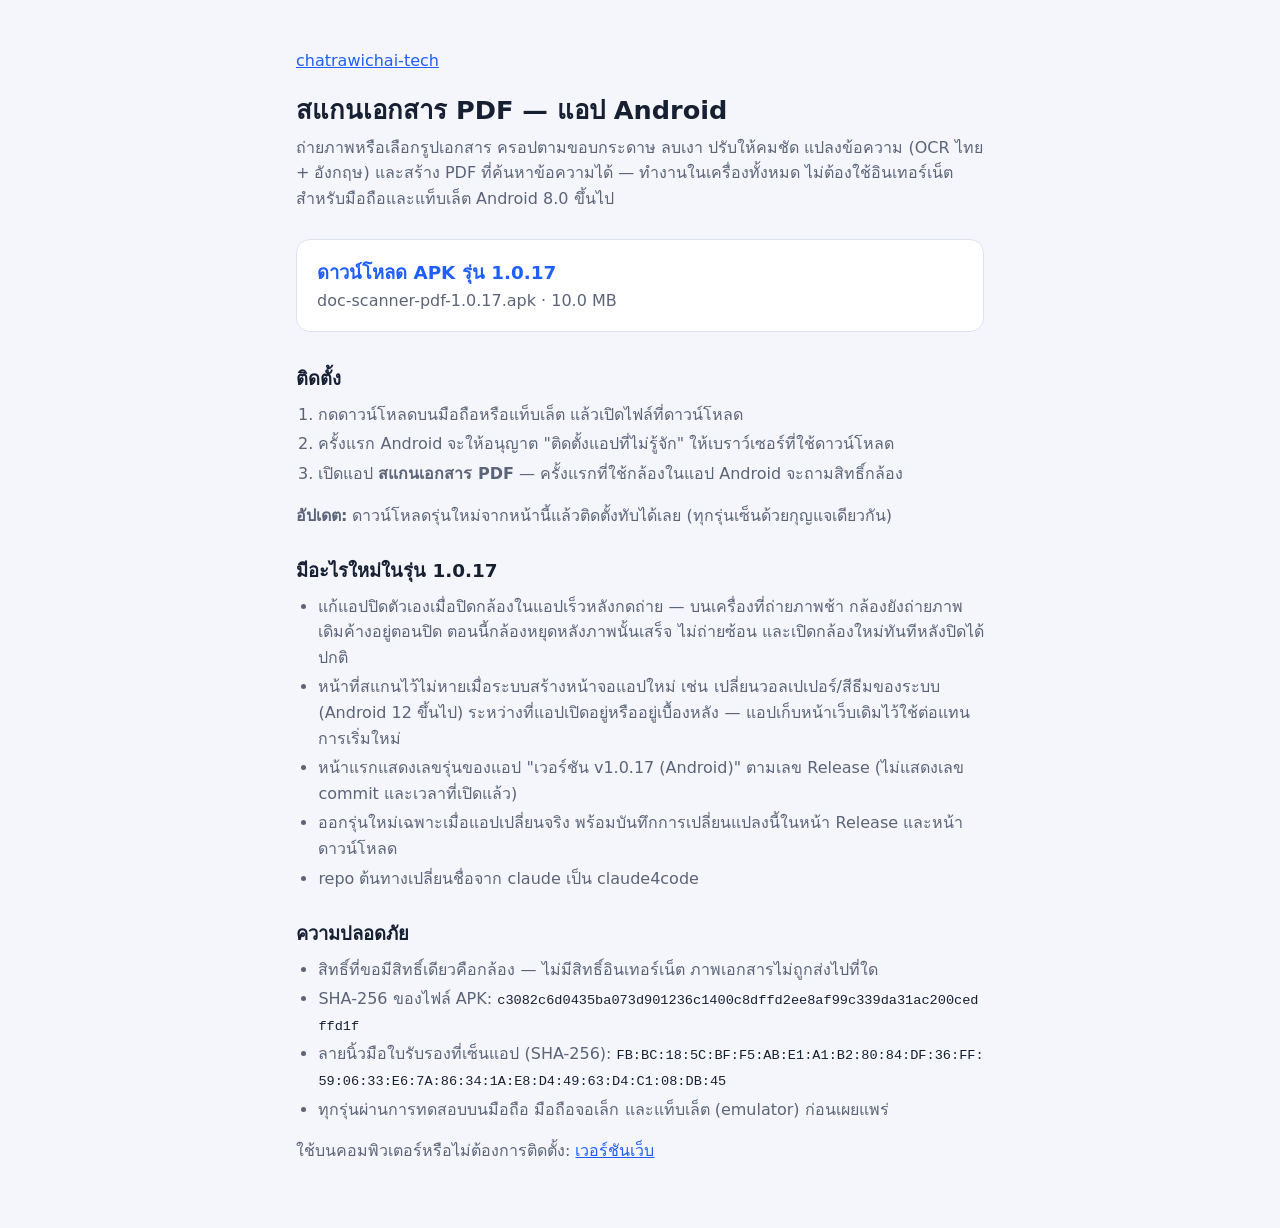
==== doc-scanner-pdf-android/index.html @ 08ecd7fb "Publish doc-scanner-pdf-android 1.0.17 from claude4app@3a0d249761dd Signed release APK and its downl" ====
<!doctype html>
<html lang="th">
<head>
  <meta charset="utf-8">
  <meta name="viewport" content="width=device-width, initial-scale=1">
  <meta http-equiv="Content-Security-Policy" content="default-src 'none'; style-src 'self'; base-uri 'none'; form-action 'none'">
  <meta name="referrer" content="no-referrer">
  <title>สแกนเอกสาร PDF — แอป Android</title>
  <link rel="stylesheet" href="/site.css">
</head>
<body>
  <main>
    <p><a href="/">chatrawichai-tech</a></p>
    <h1>สแกนเอกสาร PDF — แอป Android</h1>
    <p>ถ่ายภาพหรือเลือกรูปเอกสาร ครอปตามขอบกระดาษ ลบเงา ปรับให้คมชัด แปลงข้อความ (OCR ไทย + อังกฤษ) และสร้าง PDF ที่ค้นหาข้อความได้
      — ทำงานในเครื่องทั้งหมด ไม่ต้องใช้อินเทอร์เน็ต สำหรับมือถือและแท็บเล็ต Android 8.0 ขึ้นไป</p>
    <ul class="apps">
      <li>
        <a class="app" href="doc-scanner-pdf-1.0.17.apk" download>
          <strong>ดาวน์โหลด APK รุ่น 1.0.17</strong>
          <span>doc-scanner-pdf-1.0.17.apk · 10.0 MB</span>
        </a>
      </li>
    </ul>

    <h2>ติดตั้ง</h2>
    <ol>
      <li>กดดาวน์โหลดบนมือถือหรือแท็บเล็ต แล้วเปิดไฟล์ที่ดาวน์โหลด</li>
      <li>ครั้งแรก Android จะให้อนุญาต "ติดตั้งแอปที่ไม่รู้จัก" ให้เบราว์เซอร์ที่ใช้ดาวน์โหลด</li>
      <li>เปิดแอป <strong>สแกนเอกสาร PDF</strong> — ครั้งแรกที่ใช้กล้องในแอป Android จะถามสิทธิ์กล้อง</li>
    </ol>
    <p><strong>อัปเดต:</strong> ดาวน์โหลดรุ่นใหม่จากหน้านี้แล้วติดตั้งทับได้เลย (ทุกรุ่นเซ็นด้วยกุญแจเดียวกัน)</p>

    <h2>มีอะไรใหม่ในรุ่น 1.0.17</h2>
    <ul>
      <li>แก้แอปปิดตัวเองเมื่อปิดกล้องในแอปเร็วหลังกดถ่าย — บนเครื่องที่ถ่ายภาพช้า กล้องยังถ่ายภาพเดิมค้างอยู่ตอนปิด ตอนนี้กล้องหยุดหลังภาพนั้นเสร็จ ไม่ถ่ายซ้อน และเปิดกล้องใหม่ทันทีหลังปิดได้ปกติ</li>
      <li>หน้าที่สแกนไว้ไม่หายเมื่อระบบสร้างหน้าจอแอปใหม่ เช่น เปลี่ยนวอลเปเปอร์/สีธีมของระบบ (Android 12 ขึ้นไป) ระหว่างที่แอปเปิดอยู่หรืออยู่เบื้องหลัง — แอปเก็บหน้าเว็บเดิมไว้ใช้ต่อแทนการเริ่มใหม่</li>
      <li>หน้าแรกแสดงเลขรุ่นของแอป &quot;เวอร์ชัน v1.0.17 (Android)&quot; ตามเลข Release (ไม่แสดงเลข commit และเวลาที่เปิดแล้ว)</li>
      <li>ออกรุ่นใหม่เฉพาะเมื่อแอปเปลี่ยนจริง พร้อมบันทึกการเปลี่ยนแปลงนี้ในหน้า Release และหน้าดาวน์โหลด</li>
      <li>repo ต้นทางเปลี่ยนชื่อจาก claude เป็น claude4code</li>
    </ul>

    <h2>ความปลอดภัย</h2>
    <ul>
      <li>สิทธิ์ที่ขอมีสิทธิ์เดียวคือกล้อง — ไม่มีสิทธิ์อินเทอร์เน็ต ภาพเอกสารไม่ถูกส่งไปที่ใด</li>
      <li>SHA-256 ของไฟล์ APK: <code class="hash">c3082c6d0435ba073d901236c1400c8dffd2ee8af99c339da31ac200cedffd1f</code></li>
      <li>ลายนิ้วมือใบรับรองที่เซ็นแอป (SHA-256): <code class="hash">FB:BC:18:5C:BF:F5:AB:E1:A1:B2:80:84:DF:36:FF:59:06:33:E6:7A:86:34:1A:E8:D4:49:63:D4:C1:08:DB:45</code></li>
      <li>ทุกรุ่นผ่านการทดสอบบนมือถือ มือถือจอเล็ก และแท็บเล็ต (emulator) ก่อนเผยแพร่</li>
    </ul>

    <p>ใช้บนคอมพิวเตอร์หรือไม่ต้องการติดตั้ง: <a href="/doc-scanner-pdf/">เวอร์ชันเว็บ</a></p>
  </main>
</body>
</html>
---- site.css ----
/* หน้าแรกและหน้าลิงก์เดิมของ chatrawichai-tech.github.io (ไม่มีสคริปต์) */
:root { color-scheme: light dark; --bg: #f4f6fb; --card: #fff; --text: #172033; --muted: #5b6478; --primary: #1f5eff; --border: #dde3ee; }
@media (prefers-color-scheme: dark) {
  :root { --bg: #0f1420; --card: #182033; --text: #e8ecf5; --muted: #9aa4ba; --primary: #6f97ff; --border: #2a3450; }
}
* { box-sizing: border-box; }
body { margin: 0; min-height: 100vh; background: var(--bg); color: var(--text);
  font: 16px/1.6 system-ui, -apple-system, "Segoe UI", "Noto Sans Thai", Tahoma, sans-serif; }
main { max-width: 720px; margin: 0 auto; padding: 48px 16px; }
h1 { margin: 0 0 4px; font-size: 1.6rem; }
p { margin: 0 0 16px; color: var(--muted); }
.apps { list-style: none; margin: 24px 0 0; padding: 0; display: grid; gap: 12px; }
.app { display: block; padding: 18px 20px; border: 1px solid var(--border); border-radius: 14px; background: var(--card);
  color: inherit; text-decoration: none; }
.app:hover, .app:focus-visible { border-color: var(--primary); outline: none; }
.app strong { display: block; font-size: 1.15rem; color: var(--primary); }
.app span { color: var(--muted); }
a { color: var(--primary); }
h2 { margin: 28px 0 8px; font-size: 1.15rem; }
ol, ul:not(.apps) { margin: 0 0 16px; padding-left: 1.4em; color: var(--muted); }
li { margin: 4px 0; }
code.hash { font: .85rem/1.5 ui-monospace, SFMono-Regular, Menlo, Consolas, monospace; color: var(--text); word-break: break-all; }
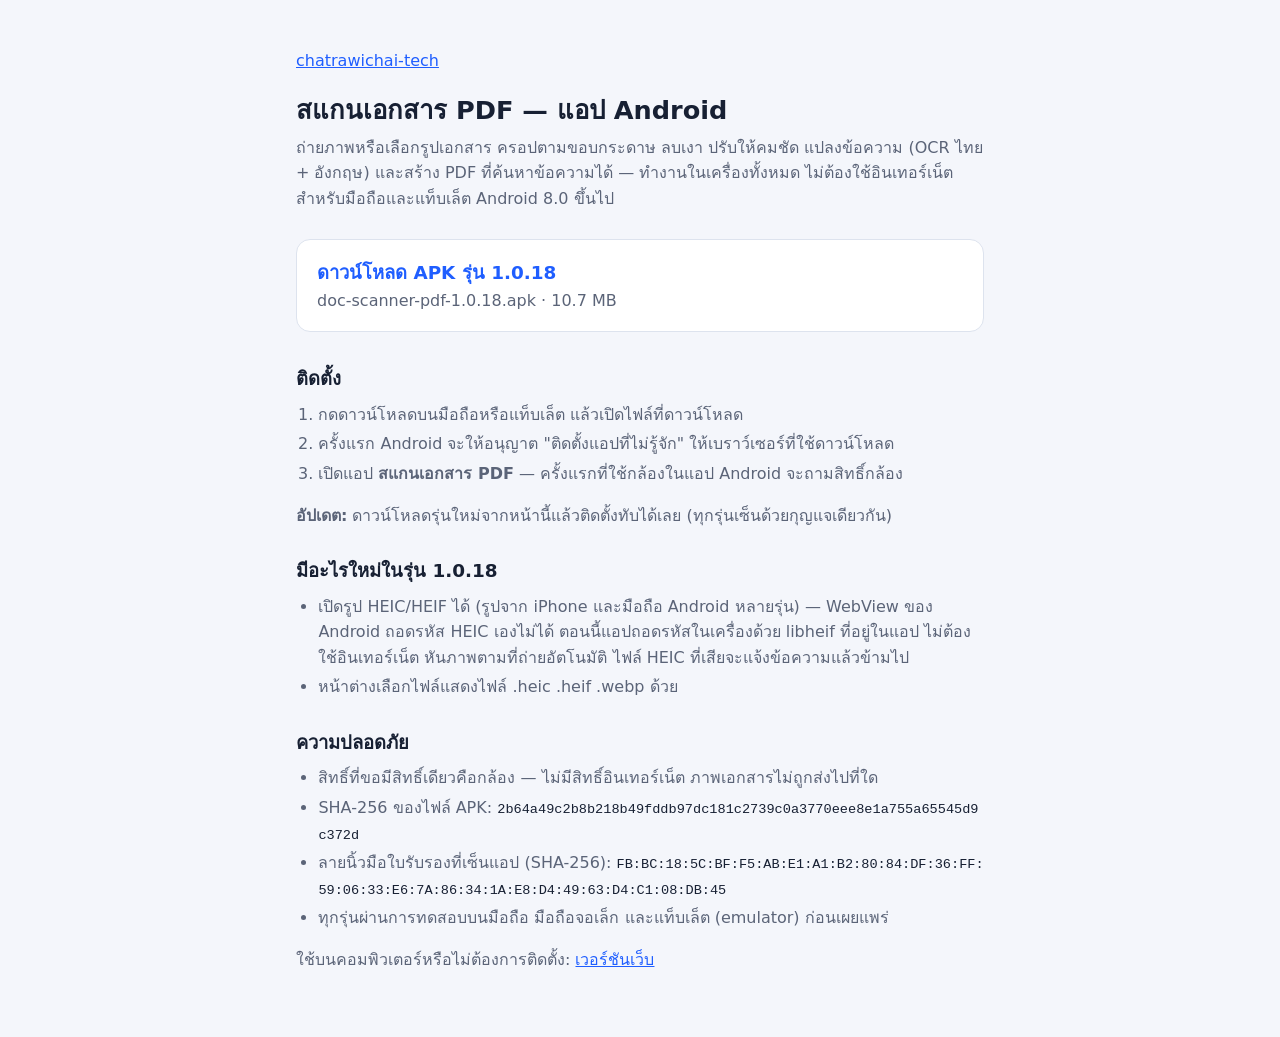
==== commit e8be5af8: "Publish doc-scanner-pdf-android 1.0.18 from claude4app@0f11bb71c8f2 Signed release APK and its downl" ====
--- a/doc-scanner-pdf-android/index.html
+++ b/doc-scanner-pdf-android/index.html
@@ -16,9 +16,9 @@
       — ทำงานในเครื่องทั้งหมด ไม่ต้องใช้อินเทอร์เน็ต สำหรับมือถือและแท็บเล็ต Android 8.0 ขึ้นไป</p>
     <ul class="apps">
       <li>
-        <a class="app" href="doc-scanner-pdf-1.0.17.apk" download>
-          <strong>ดาวน์โหลด APK รุ่น 1.0.17</strong>
-          <span>doc-scanner-pdf-1.0.17.apk · 10.0 MB</span>
+        <a class="app" href="doc-scanner-pdf-1.0.18.apk" download>
+          <strong>ดาวน์โหลด APK รุ่น 1.0.18</strong>
+          <span>doc-scanner-pdf-1.0.18.apk · 10.7 MB</span>
         </a>
       </li>
     </ul>
@@ -31,19 +31,16 @@
     </ol>
     <p><strong>อัปเดต:</strong> ดาวน์โหลดรุ่นใหม่จากหน้านี้แล้วติดตั้งทับได้เลย (ทุกรุ่นเซ็นด้วยกุญแจเดียวกัน)</p>
 
-    <h2>มีอะไรใหม่ในรุ่น 1.0.17</h2>
+    <h2>มีอะไรใหม่ในรุ่น 1.0.18</h2>
     <ul>
-      <li>แก้แอปปิดตัวเองเมื่อปิดกล้องในแอปเร็วหลังกดถ่าย — บนเครื่องที่ถ่ายภาพช้า กล้องยังถ่ายภาพเดิมค้างอยู่ตอนปิด ตอนนี้กล้องหยุดหลังภาพนั้นเสร็จ ไม่ถ่ายซ้อน และเปิดกล้องใหม่ทันทีหลังปิดได้ปกติ</li>
-      <li>หน้าที่สแกนไว้ไม่หายเมื่อระบบสร้างหน้าจอแอปใหม่ เช่น เปลี่ยนวอลเปเปอร์/สีธีมของระบบ (Android 12 ขึ้นไป) ระหว่างที่แอปเปิดอยู่หรืออยู่เบื้องหลัง — แอปเก็บหน้าเว็บเดิมไว้ใช้ต่อแทนการเริ่มใหม่</li>
-      <li>หน้าแรกแสดงเลขรุ่นของแอป &quot;เวอร์ชัน v1.0.17 (Android)&quot; ตามเลข Release (ไม่แสดงเลข commit และเวลาที่เปิดแล้ว)</li>
-      <li>ออกรุ่นใหม่เฉพาะเมื่อแอปเปลี่ยนจริง พร้อมบันทึกการเปลี่ยนแปลงนี้ในหน้า Release และหน้าดาวน์โหลด</li>
-      <li>repo ต้นทางเปลี่ยนชื่อจาก claude เป็น claude4code</li>
+      <li>เปิดรูป HEIC/HEIF ได้ (รูปจาก iPhone และมือถือ Android หลายรุ่น) — WebView ของ Android ถอดรหัส HEIC เองไม่ได้ ตอนนี้แอปถอดรหัสในเครื่องด้วย libheif ที่อยู่ในแอป ไม่ต้องใช้อินเทอร์เน็ต หันภาพตามที่ถ่ายอัตโนมัติ ไฟล์ HEIC ที่เสียจะแจ้งข้อความแล้วข้ามไป</li>
+      <li>หน้าต่างเลือกไฟล์แสดงไฟล์ .heic .heif .webp ด้วย</li>
     </ul>
 
     <h2>ความปลอดภัย</h2>
     <ul>
       <li>สิทธิ์ที่ขอมีสิทธิ์เดียวคือกล้อง — ไม่มีสิทธิ์อินเทอร์เน็ต ภาพเอกสารไม่ถูกส่งไปที่ใด</li>
-      <li>SHA-256 ของไฟล์ APK: <code class="hash">c3082c6d0435ba073d901236c1400c8dffd2ee8af99c339da31ac200cedffd1f</code></li>
+      <li>SHA-256 ของไฟล์ APK: <code class="hash">2b64a49c2b8b218b49fddb97dc181c2739c0a3770eee8e1a755a65545d9c372d</code></li>
       <li>ลายนิ้วมือใบรับรองที่เซ็นแอป (SHA-256): <code class="hash">FB:BC:18:5C:BF:F5:AB:E1:A1:B2:80:84:DF:36:FF:59:06:33:E6:7A:86:34:1A:E8:D4:49:63:D4:C1:08:DB:45</code></li>
       <li>ทุกรุ่นผ่านการทดสอบบนมือถือ มือถือจอเล็ก และแท็บเล็ต (emulator) ก่อนเผยแพร่</li>
     </ul>
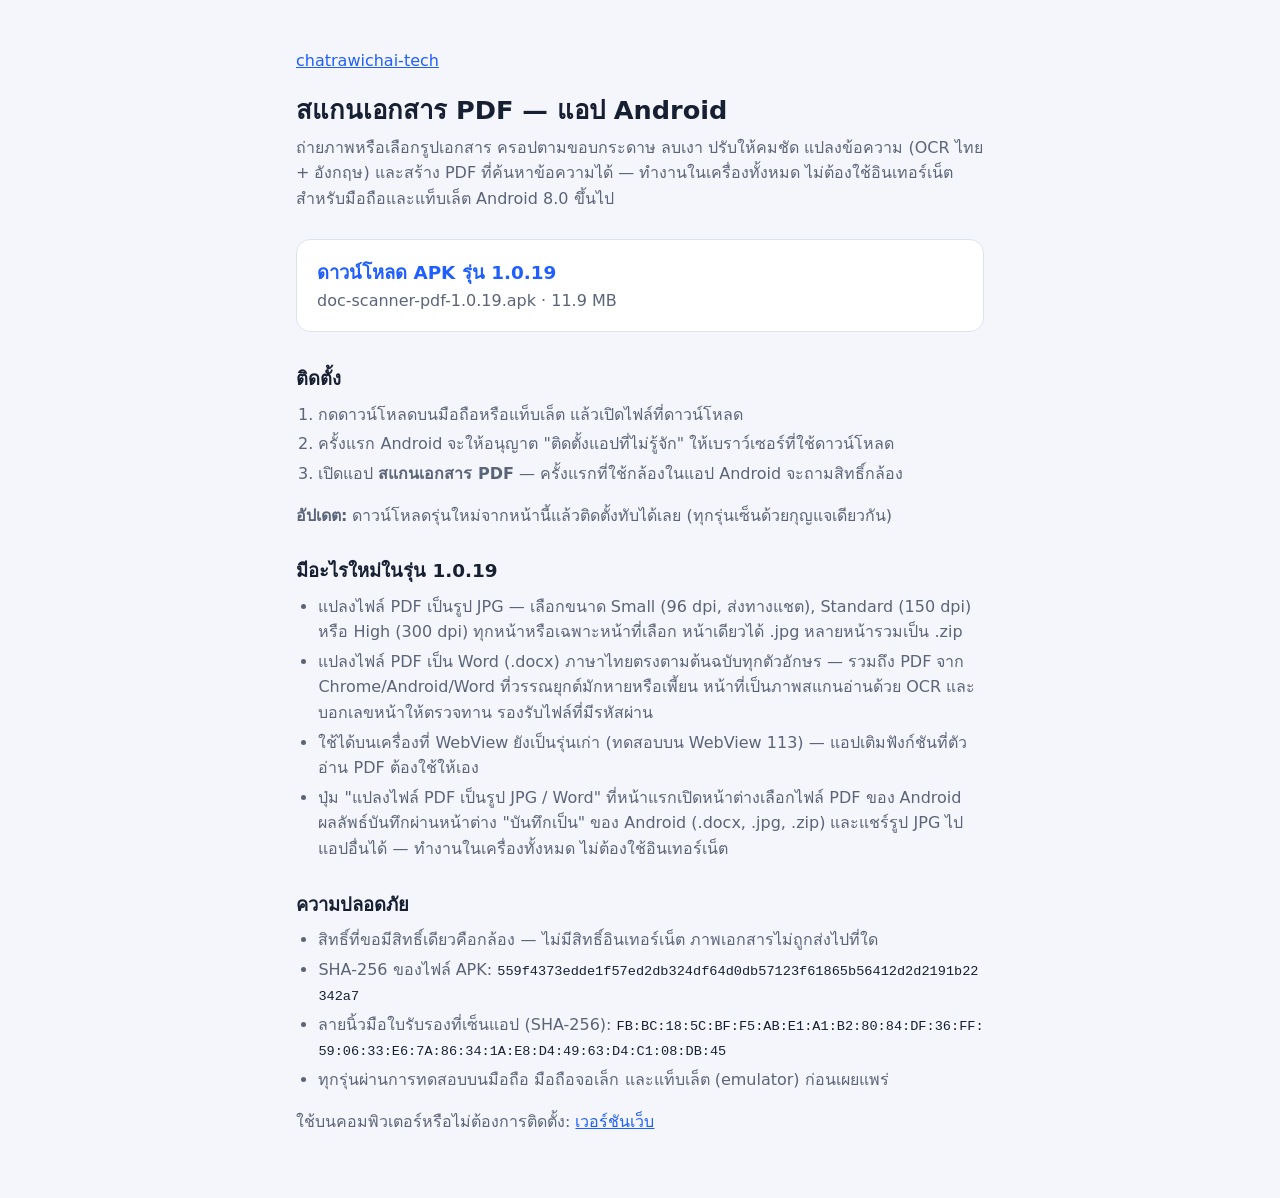
==== commit 7fc18c12: "Publish doc-scanner-pdf-android 1.0.19 from claude4app@0fa80514ea96 Signed release APK and its downl" ====
--- a/doc-scanner-pdf-android/index.html
+++ b/doc-scanner-pdf-android/index.html
@@ -16,9 +16,9 @@
       — ทำงานในเครื่องทั้งหมด ไม่ต้องใช้อินเทอร์เน็ต สำหรับมือถือและแท็บเล็ต Android 8.0 ขึ้นไป</p>
     <ul class="apps">
       <li>
-        <a class="app" href="doc-scanner-pdf-1.0.18.apk" download>
-          <strong>ดาวน์โหลด APK รุ่น 1.0.18</strong>
-          <span>doc-scanner-pdf-1.0.18.apk · 10.7 MB</span>
+        <a class="app" href="doc-scanner-pdf-1.0.19.apk" download>
+          <strong>ดาวน์โหลด APK รุ่น 1.0.19</strong>
+          <span>doc-scanner-pdf-1.0.19.apk · 11.9 MB</span>
         </a>
       </li>
     </ul>
@@ -31,16 +31,18 @@
     </ol>
     <p><strong>อัปเดต:</strong> ดาวน์โหลดรุ่นใหม่จากหน้านี้แล้วติดตั้งทับได้เลย (ทุกรุ่นเซ็นด้วยกุญแจเดียวกัน)</p>
 
-    <h2>มีอะไรใหม่ในรุ่น 1.0.18</h2>
+    <h2>มีอะไรใหม่ในรุ่น 1.0.19</h2>
     <ul>
-      <li>เปิดรูป HEIC/HEIF ได้ (รูปจาก iPhone และมือถือ Android หลายรุ่น) — WebView ของ Android ถอดรหัส HEIC เองไม่ได้ ตอนนี้แอปถอดรหัสในเครื่องด้วย libheif ที่อยู่ในแอป ไม่ต้องใช้อินเทอร์เน็ต หันภาพตามที่ถ่ายอัตโนมัติ ไฟล์ HEIC ที่เสียจะแจ้งข้อความแล้วข้ามไป</li>
-      <li>หน้าต่างเลือกไฟล์แสดงไฟล์ .heic .heif .webp ด้วย</li>
+      <li>แปลงไฟล์ PDF เป็นรูป JPG — เลือกขนาด Small (96 dpi, ส่งทางแชต), Standard (150 dpi) หรือ High (300 dpi) ทุกหน้าหรือเฉพาะหน้าที่เลือก หน้าเดียวได้ .jpg หลายหน้ารวมเป็น .zip</li>
+      <li>แปลงไฟล์ PDF เป็น Word (.docx) ภาษาไทยตรงตามต้นฉบับทุกตัวอักษร — รวมถึง PDF จาก Chrome/Android/Word ที่วรรณยุกต์มักหายหรือเพี้ยน หน้าที่เป็นภาพสแกนอ่านด้วย OCR และบอกเลขหน้าให้ตรวจทาน รองรับไฟล์ที่มีรหัสผ่าน</li>
+      <li>ใช้ได้บนเครื่องที่ WebView ยังเป็นรุ่นเก่า (ทดสอบบน WebView 113) — แอปเติมฟังก์ชันที่ตัวอ่าน PDF ต้องใช้ให้เอง</li>
+      <li>ปุ่ม &quot;แปลงไฟล์ PDF เป็นรูป JPG / Word&quot; ที่หน้าแรกเปิดหน้าต่างเลือกไฟล์ PDF ของ Android ผลลัพธ์บันทึกผ่านหน้าต่าง &quot;บันทึกเป็น&quot; ของ Android (.docx, .jpg, .zip) และแชร์รูป JPG ไปแอปอื่นได้ — ทำงานในเครื่องทั้งหมด ไม่ต้องใช้อินเทอร์เน็ต</li>
     </ul>
 
     <h2>ความปลอดภัย</h2>
     <ul>
       <li>สิทธิ์ที่ขอมีสิทธิ์เดียวคือกล้อง — ไม่มีสิทธิ์อินเทอร์เน็ต ภาพเอกสารไม่ถูกส่งไปที่ใด</li>
-      <li>SHA-256 ของไฟล์ APK: <code class="hash">2b64a49c2b8b218b49fddb97dc181c2739c0a3770eee8e1a755a65545d9c372d</code></li>
+      <li>SHA-256 ของไฟล์ APK: <code class="hash">559f4373edde1f57ed2db324df64d0db57123f61865b56412d2d2191b22342a7</code></li>
       <li>ลายนิ้วมือใบรับรองที่เซ็นแอป (SHA-256): <code class="hash">FB:BC:18:5C:BF:F5:AB:E1:A1:B2:80:84:DF:36:FF:59:06:33:E6:7A:86:34:1A:E8:D4:49:63:D4:C1:08:DB:45</code></li>
       <li>ทุกรุ่นผ่านการทดสอบบนมือถือ มือถือจอเล็ก และแท็บเล็ต (emulator) ก่อนเผยแพร่</li>
     </ul>
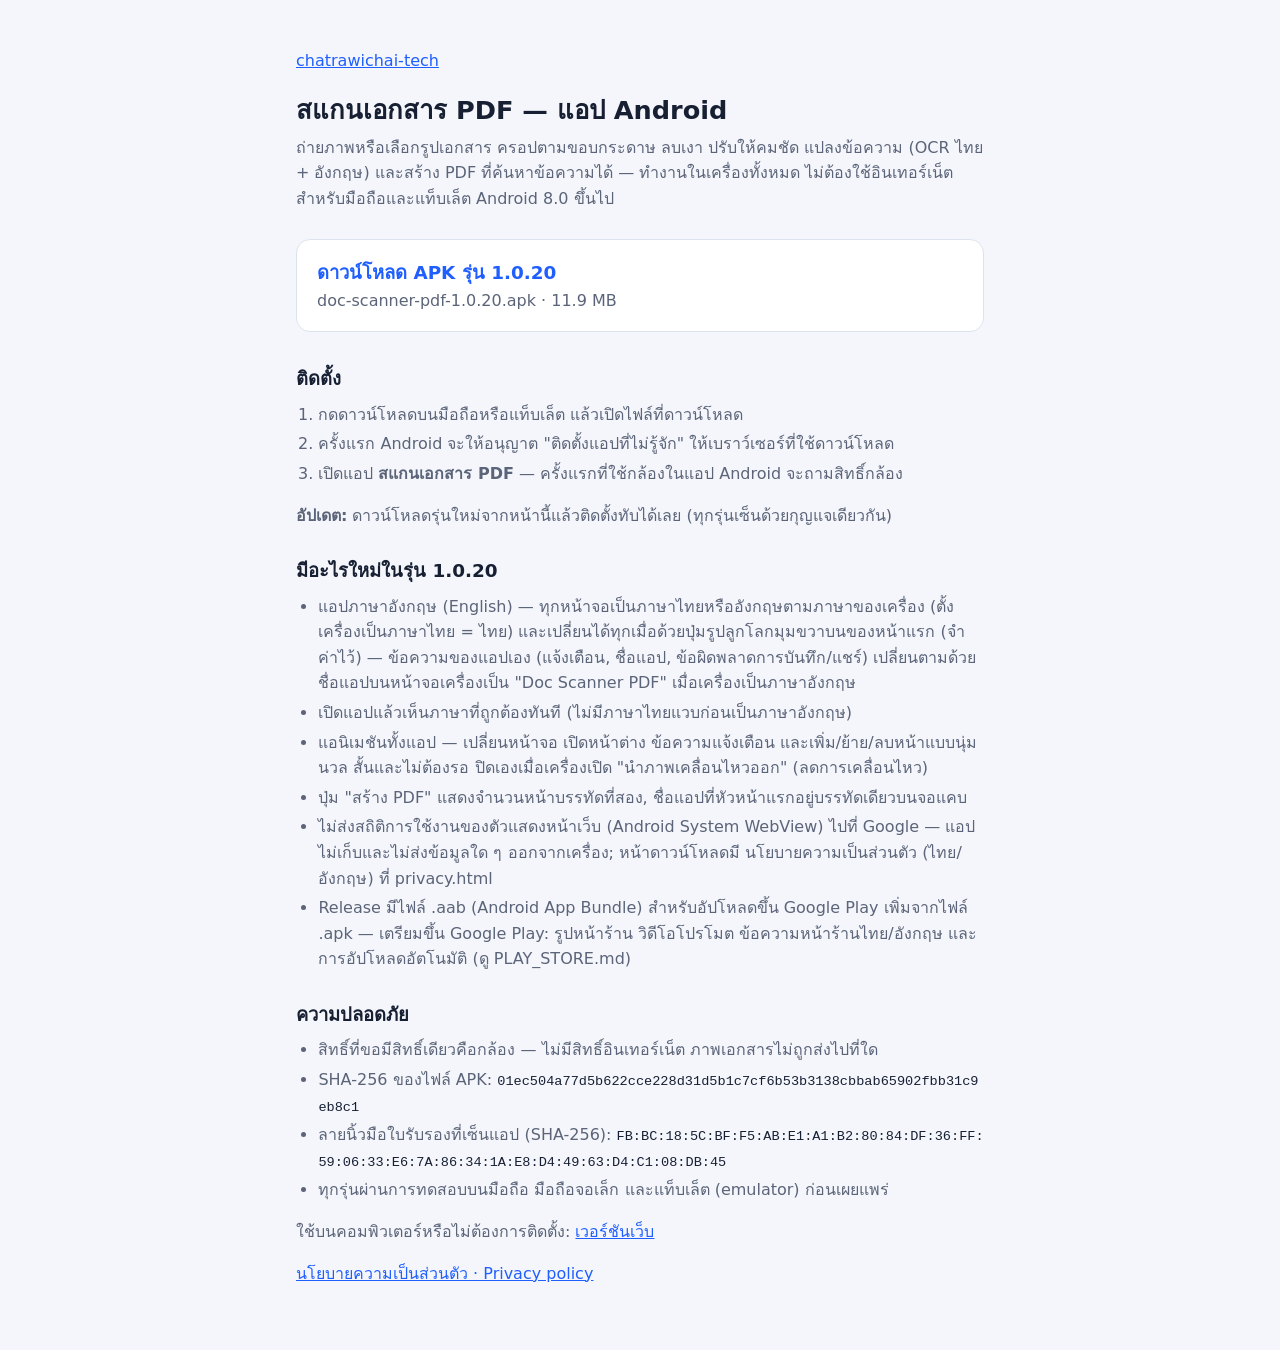
==== commit 0a1a05e3: "Publish doc-scanner-pdf-android 1.0.20 from claude4app@d5b49927e4d3 Signed release APK and its downl" ====
--- a/doc-scanner-pdf-android/index.html
+++ b/doc-scanner-pdf-android/index.html
@@ -16,9 +16,9 @@
       — ทำงานในเครื่องทั้งหมด ไม่ต้องใช้อินเทอร์เน็ต สำหรับมือถือและแท็บเล็ต Android 8.0 ขึ้นไป</p>
     <ul class="apps">
       <li>
-        <a class="app" href="doc-scanner-pdf-1.0.19.apk" download>
-          <strong>ดาวน์โหลด APK รุ่น 1.0.19</strong>
-          <span>doc-scanner-pdf-1.0.19.apk · 11.9 MB</span>
+        <a class="app" href="doc-scanner-pdf-1.0.20.apk" download>
+          <strong>ดาวน์โหลด APK รุ่น 1.0.20</strong>
+          <span>doc-scanner-pdf-1.0.20.apk · 11.9 MB</span>
         </a>
       </li>
     </ul>
@@ -31,23 +31,26 @@
     </ol>
     <p><strong>อัปเดต:</strong> ดาวน์โหลดรุ่นใหม่จากหน้านี้แล้วติดตั้งทับได้เลย (ทุกรุ่นเซ็นด้วยกุญแจเดียวกัน)</p>
 
-    <h2>มีอะไรใหม่ในรุ่น 1.0.19</h2>
+    <h2>มีอะไรใหม่ในรุ่น 1.0.20</h2>
     <ul>
-      <li>แปลงไฟล์ PDF เป็นรูป JPG — เลือกขนาด Small (96 dpi, ส่งทางแชต), Standard (150 dpi) หรือ High (300 dpi) ทุกหน้าหรือเฉพาะหน้าที่เลือก หน้าเดียวได้ .jpg หลายหน้ารวมเป็น .zip</li>
-      <li>แปลงไฟล์ PDF เป็น Word (.docx) ภาษาไทยตรงตามต้นฉบับทุกตัวอักษร — รวมถึง PDF จาก Chrome/Android/Word ที่วรรณยุกต์มักหายหรือเพี้ยน หน้าที่เป็นภาพสแกนอ่านด้วย OCR และบอกเลขหน้าให้ตรวจทาน รองรับไฟล์ที่มีรหัสผ่าน</li>
-      <li>ใช้ได้บนเครื่องที่ WebView ยังเป็นรุ่นเก่า (ทดสอบบน WebView 113) — แอปเติมฟังก์ชันที่ตัวอ่าน PDF ต้องใช้ให้เอง</li>
-      <li>ปุ่ม &quot;แปลงไฟล์ PDF เป็นรูป JPG / Word&quot; ที่หน้าแรกเปิดหน้าต่างเลือกไฟล์ PDF ของ Android ผลลัพธ์บันทึกผ่านหน้าต่าง &quot;บันทึกเป็น&quot; ของ Android (.docx, .jpg, .zip) และแชร์รูป JPG ไปแอปอื่นได้ — ทำงานในเครื่องทั้งหมด ไม่ต้องใช้อินเทอร์เน็ต</li>
+      <li>แอปภาษาอังกฤษ (English) — ทุกหน้าจอเป็นภาษาไทยหรืออังกฤษตามภาษาของเครื่อง (ตั้งเครื่องเป็นภาษาไทย = ไทย) และเปลี่ยนได้ทุกเมื่อด้วยปุ่มรูปลูกโลกมุมขวาบนของหน้าแรก (จำค่าไว้) — ข้อความของแอปเอง (แจ้งเตือน, ชื่อแอป, ข้อผิดพลาดการบันทึก/แชร์) เปลี่ยนตามด้วย ชื่อแอปบนหน้าจอเครื่องเป็น &quot;Doc Scanner PDF&quot; เมื่อเครื่องเป็นภาษาอังกฤษ</li>
+      <li>เปิดแอปแล้วเห็นภาษาที่ถูกต้องทันที (ไม่มีภาษาไทยแวบก่อนเป็นภาษาอังกฤษ)</li>
+      <li>แอนิเมชันทั้งแอป — เปลี่ยนหน้าจอ เปิดหน้าต่าง ข้อความแจ้งเตือน และเพิ่ม/ย้าย/ลบหน้าแบบนุ่มนวล สั้นและไม่ต้องรอ ปิดเองเมื่อเครื่องเปิด &quot;นำภาพเคลื่อนไหวออก&quot; (ลดการเคลื่อนไหว)</li>
+      <li>ปุ่ม &quot;สร้าง PDF&quot; แสดงจำนวนหน้าบรรทัดที่สอง, ชื่อแอปที่หัวหน้าแรกอยู่บรรทัดเดียวบนจอแคบ</li>
+      <li>ไม่ส่งสถิติการใช้งานของตัวแสดงหน้าเว็บ (Android System WebView) ไปที่ Google — แอปไม่เก็บและไม่ส่งข้อมูลใด ๆ ออกจากเครื่อง; หน้าดาวน์โหลดมี นโยบายความเป็นส่วนตัว (ไทย/อังกฤษ) ที่ privacy.html</li>
+      <li>Release มีไฟล์ .aab (Android App Bundle) สำหรับอัปโหลดขึ้น Google Play เพิ่มจากไฟล์ .apk — เตรียมขึ้น Google Play: รูปหน้าร้าน วิดีโอโปรโมต ข้อความหน้าร้านไทย/อังกฤษ และการอัปโหลดอัตโนมัติ (ดู PLAY_STORE.md)</li>
     </ul>
 
     <h2>ความปลอดภัย</h2>
     <ul>
       <li>สิทธิ์ที่ขอมีสิทธิ์เดียวคือกล้อง — ไม่มีสิทธิ์อินเทอร์เน็ต ภาพเอกสารไม่ถูกส่งไปที่ใด</li>
-      <li>SHA-256 ของไฟล์ APK: <code class="hash">559f4373edde1f57ed2db324df64d0db57123f61865b56412d2d2191b22342a7</code></li>
+      <li>SHA-256 ของไฟล์ APK: <code class="hash">01ec504a77d5b622cce228d31d5b1c7cf6b53b3138cbbab65902fbb31c9eb8c1</code></li>
       <li>ลายนิ้วมือใบรับรองที่เซ็นแอป (SHA-256): <code class="hash">FB:BC:18:5C:BF:F5:AB:E1:A1:B2:80:84:DF:36:FF:59:06:33:E6:7A:86:34:1A:E8:D4:49:63:D4:C1:08:DB:45</code></li>
       <li>ทุกรุ่นผ่านการทดสอบบนมือถือ มือถือจอเล็ก และแท็บเล็ต (emulator) ก่อนเผยแพร่</li>
     </ul>
 
     <p>ใช้บนคอมพิวเตอร์หรือไม่ต้องการติดตั้ง: <a href="/doc-scanner-pdf/">เวอร์ชันเว็บ</a></p>
+    <p><a href="privacy.html">นโยบายความเป็นส่วนตัว · Privacy policy</a></p>
   </main>
 </body>
 </html>
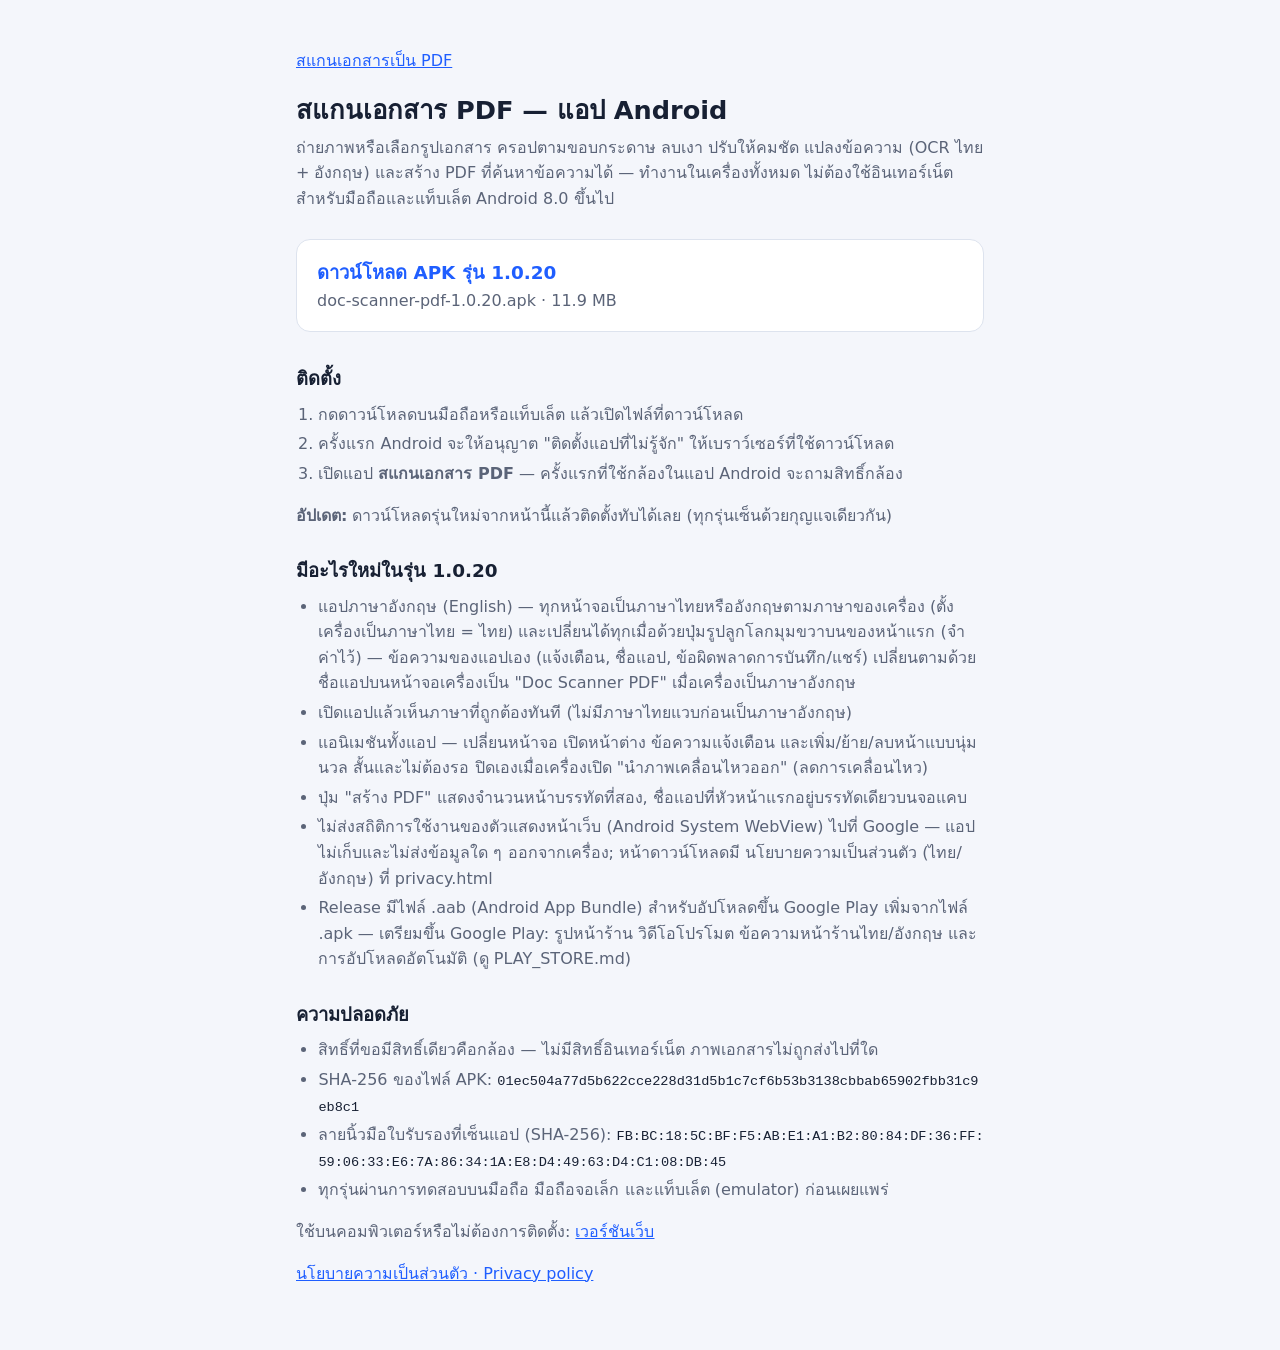
==== commit 43a49c6d: "Serve the site as the envoccbr/doc-scanner-pdf project site The chatrawichai-tech account's reposito" ====
--- a/doc-scanner-pdf-android/index.html
+++ b/doc-scanner-pdf-android/index.html
@@ -6,11 +6,11 @@
   <meta http-equiv="Content-Security-Policy" content="default-src 'none'; style-src 'self'; base-uri 'none'; form-action 'none'">
   <meta name="referrer" content="no-referrer">
   <title>สแกนเอกสาร PDF — แอป Android</title>
-  <link rel="stylesheet" href="/site.css">
+  <link rel="stylesheet" href="../site.css">
 </head>
 <body>
   <main>
-    <p><a href="/">chatrawichai-tech</a></p>
+    <p><a href="../">สแกนเอกสารเป็น PDF</a></p>
     <h1>สแกนเอกสาร PDF — แอป Android</h1>
     <p>ถ่ายภาพหรือเลือกรูปเอกสาร ครอปตามขอบกระดาษ ลบเงา ปรับให้คมชัด แปลงข้อความ (OCR ไทย + อังกฤษ) และสร้าง PDF ที่ค้นหาข้อความได้
       — ทำงานในเครื่องทั้งหมด ไม่ต้องใช้อินเทอร์เน็ต สำหรับมือถือและแท็บเล็ต Android 8.0 ขึ้นไป</p>
@@ -49,7 +49,7 @@
       <li>ทุกรุ่นผ่านการทดสอบบนมือถือ มือถือจอเล็ก และแท็บเล็ต (emulator) ก่อนเผยแพร่</li>
     </ul>
 
-    <p>ใช้บนคอมพิวเตอร์หรือไม่ต้องการติดตั้ง: <a href="/doc-scanner-pdf/">เวอร์ชันเว็บ</a></p>
+    <p>ใช้บนคอมพิวเตอร์หรือไม่ต้องการติดตั้ง: <a href="../doc-scanner-pdf/">เวอร์ชันเว็บ</a></p>
     <p><a href="privacy.html">นโยบายความเป็นส่วนตัว · Privacy policy</a></p>
   </main>
 </body>
--- a/site.css
+++ b/site.css
@@ -1,4 +1,4 @@
-/* หน้าแรกและหน้าลิงก์เดิมของ chatrawichai-tech.github.io (ไม่มีสคริปต์) */
+/* หน้าแรกของเว็บไซต์ (https://envoccbr.github.io/doc-scanner-pdf/) และหน้าดาวน์โหลดแอป Android (ไม่มีสคริปต์) */
 :root { color-scheme: light dark; --bg: #f4f6fb; --card: #fff; --text: #172033; --muted: #5b6478; --primary: #1f5eff; --border: #dde3ee; }
 @media (prefers-color-scheme: dark) {
   :root { --bg: #0f1420; --card: #182033; --text: #e8ecf5; --muted: #9aa4ba; --primary: #6f97ff; --border: #2a3450; }
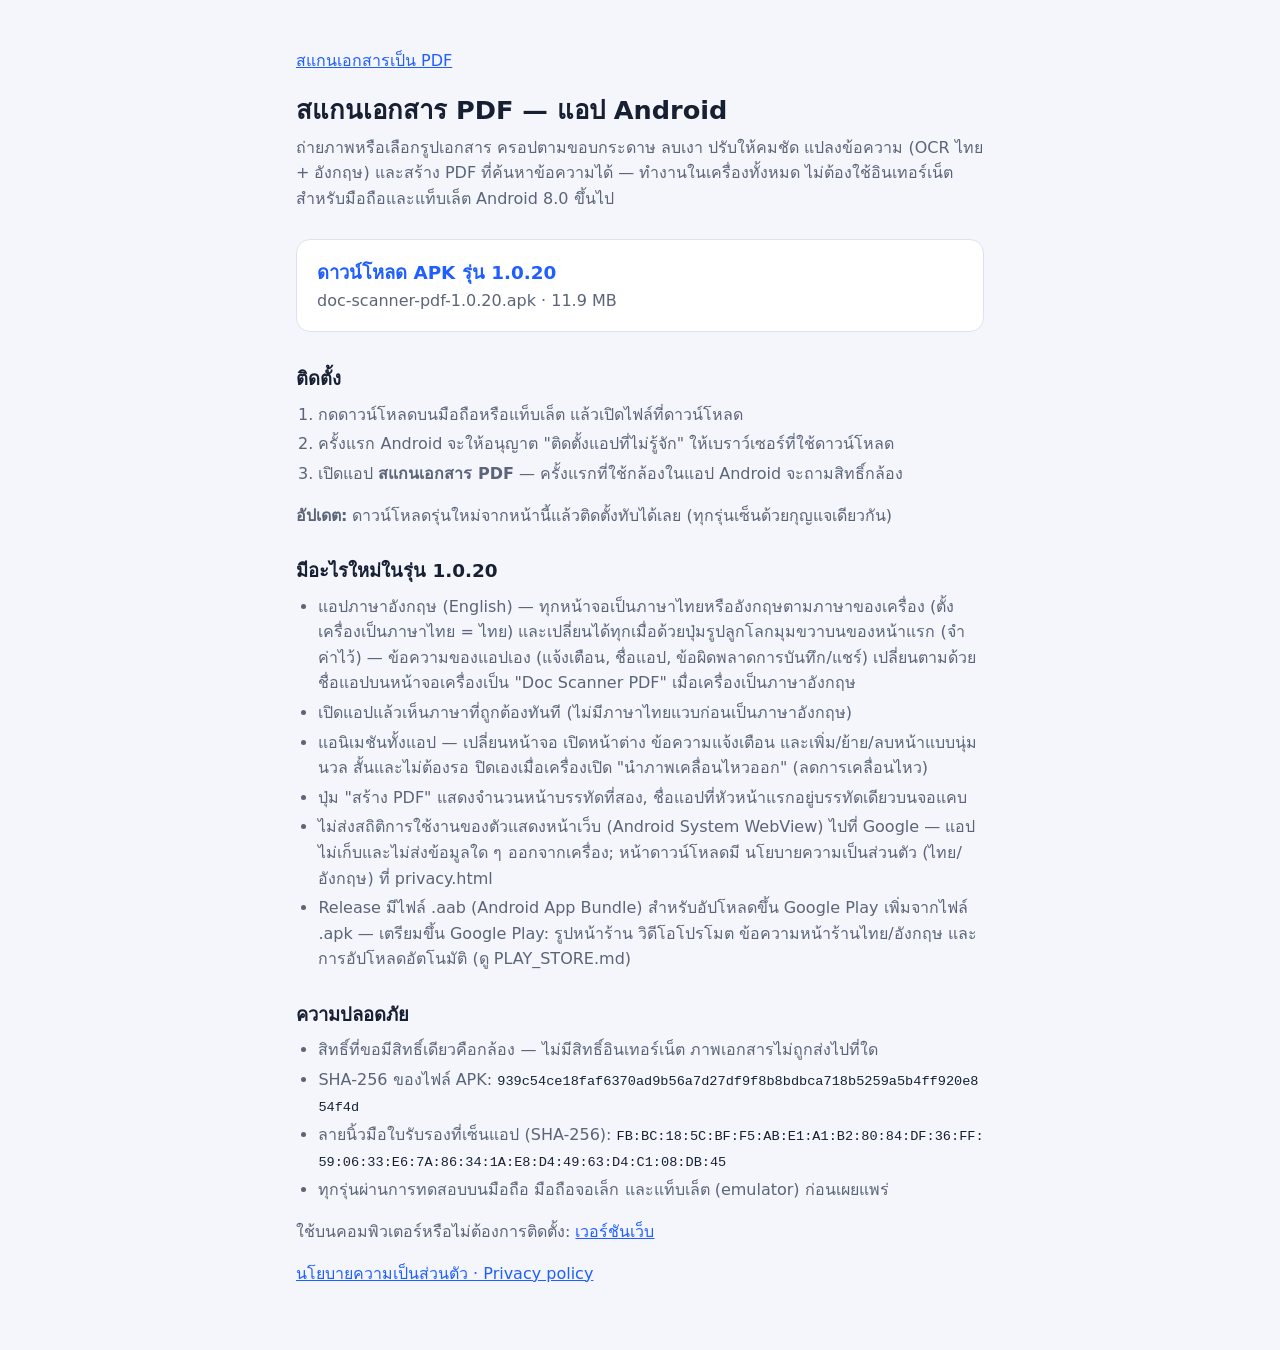
==== commit 0c099b19: "Publish doc-scanner-pdf-android 1.0.20 from doc-scanner-pdf-android@3c0ed4501c01 Signed release APK " ====
--- a/doc-scanner-pdf-android/index.html
+++ b/doc-scanner-pdf-android/index.html
@@ -44,7 +44,7 @@
     <h2>ความปลอดภัย</h2>
     <ul>
       <li>สิทธิ์ที่ขอมีสิทธิ์เดียวคือกล้อง — ไม่มีสิทธิ์อินเทอร์เน็ต ภาพเอกสารไม่ถูกส่งไปที่ใด</li>
-      <li>SHA-256 ของไฟล์ APK: <code class="hash">01ec504a77d5b622cce228d31d5b1c7cf6b53b3138cbbab65902fbb31c9eb8c1</code></li>
+      <li>SHA-256 ของไฟล์ APK: <code class="hash">939c54ce18faf6370ad9b56a7d27df9f8b8bdbca718b5259a5b4ff920e854f4d</code></li>
       <li>ลายนิ้วมือใบรับรองที่เซ็นแอป (SHA-256): <code class="hash">FB:BC:18:5C:BF:F5:AB:E1:A1:B2:80:84:DF:36:FF:59:06:33:E6:7A:86:34:1A:E8:D4:49:63:D4:C1:08:DB:45</code></li>
       <li>ทุกรุ่นผ่านการทดสอบบนมือถือ มือถือจอเล็ก และแท็บเล็ต (emulator) ก่อนเผยแพร่</li>
     </ul>
